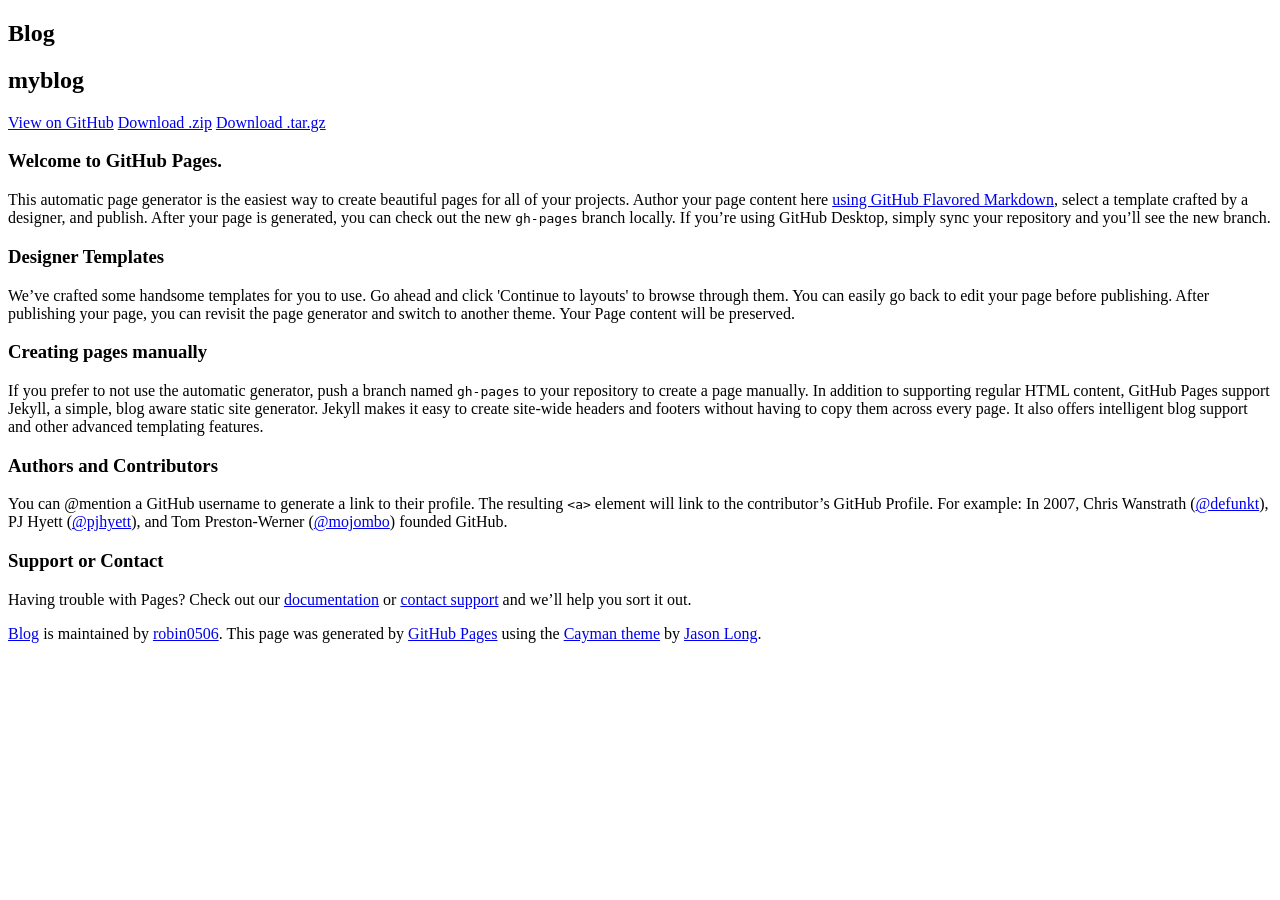
==== index.html @ 82776f73 "Create gh-pages branch via GitHub" ====
<!DOCTYPE html>
<html lang="en-us">
  <head>
    <meta charset="UTF-8">
    <title>Blog by robin0506</title>
    <meta name="viewport" content="width=device-width, initial-scale=1">
    <link rel="stylesheet" type="text/css" href="stylesheets/normalize.css" media="screen">
    <link href='https://fonts.googleapis.com/css?family=Open+Sans:400,700' rel='stylesheet' type='text/css'>
    <link rel="stylesheet" type="text/css" href="stylesheets/stylesheet.css" media="screen">
    <link rel="stylesheet" type="text/css" href="stylesheets/github-light.css" media="screen">
  </head>
  <body>
    <section class="page-header">
      <h1 class="project-name">Blog</h1>
      <h2 class="project-tagline">myblog</h2>
      <a href="https://github.com/robin0506/blog" class="btn">View on GitHub</a>
      <a href="https://github.com/robin0506/blog/zipball/master" class="btn">Download .zip</a>
      <a href="https://github.com/robin0506/blog/tarball/master" class="btn">Download .tar.gz</a>
    </section>

    <section class="main-content">
      <h3>
<a id="welcome-to-github-pages" class="anchor" href="#welcome-to-github-pages" aria-hidden="true"><span aria-hidden="true" class="octicon octicon-link"></span></a>Welcome to GitHub Pages.</h3>

<p>This automatic page generator is the easiest way to create beautiful pages for all of your projects. Author your page content here <a href="https://guides.github.com/features/mastering-markdown/">using GitHub Flavored Markdown</a>, select a template crafted by a designer, and publish. After your page is generated, you can check out the new <code>gh-pages</code> branch locally. If you’re using GitHub Desktop, simply sync your repository and you’ll see the new branch.</p>

<h3>
<a id="designer-templates" class="anchor" href="#designer-templates" aria-hidden="true"><span aria-hidden="true" class="octicon octicon-link"></span></a>Designer Templates</h3>

<p>We’ve crafted some handsome templates for you to use. Go ahead and click 'Continue to layouts' to browse through them. You can easily go back to edit your page before publishing. After publishing your page, you can revisit the page generator and switch to another theme. Your Page content will be preserved.</p>

<h3>
<a id="creating-pages-manually" class="anchor" href="#creating-pages-manually" aria-hidden="true"><span aria-hidden="true" class="octicon octicon-link"></span></a>Creating pages manually</h3>

<p>If you prefer to not use the automatic generator, push a branch named <code>gh-pages</code> to your repository to create a page manually. In addition to supporting regular HTML content, GitHub Pages support Jekyll, a simple, blog aware static site generator. Jekyll makes it easy to create site-wide headers and footers without having to copy them across every page. It also offers intelligent blog support and other advanced templating features.</p>

<h3>
<a id="authors-and-contributors" class="anchor" href="#authors-and-contributors" aria-hidden="true"><span aria-hidden="true" class="octicon octicon-link"></span></a>Authors and Contributors</h3>

<p>You can @mention a GitHub username to generate a link to their profile. The resulting <code>&lt;a&gt;</code> element will link to the contributor’s GitHub Profile. For example: In 2007, Chris Wanstrath (<a href="https://github.com/defunkt" class="user-mention">@defunkt</a>), PJ Hyett (<a href="https://github.com/pjhyett" class="user-mention">@pjhyett</a>), and Tom Preston-Werner (<a href="https://github.com/mojombo" class="user-mention">@mojombo</a>) founded GitHub.</p>

<h3>
<a id="support-or-contact" class="anchor" href="#support-or-contact" aria-hidden="true"><span aria-hidden="true" class="octicon octicon-link"></span></a>Support or Contact</h3>

<p>Having trouble with Pages? Check out our <a href="https://help.github.com/pages">documentation</a> or <a href="https://github.com/contact">contact support</a> and we’ll help you sort it out.</p>

      <footer class="site-footer">
        <span class="site-footer-owner"><a href="https://github.com/robin0506/blog">Blog</a> is maintained by <a href="https://github.com/robin0506">robin0506</a>.</span>

        <span class="site-footer-credits">This page was generated by <a href="https://pages.github.com">GitHub Pages</a> using the <a href="https://github.com/jasonlong/cayman-theme">Cayman theme</a> by <a href="https://twitter.com/jasonlong">Jason Long</a>.</span>
      </footer>

    </section>

  
  </body>
</html>
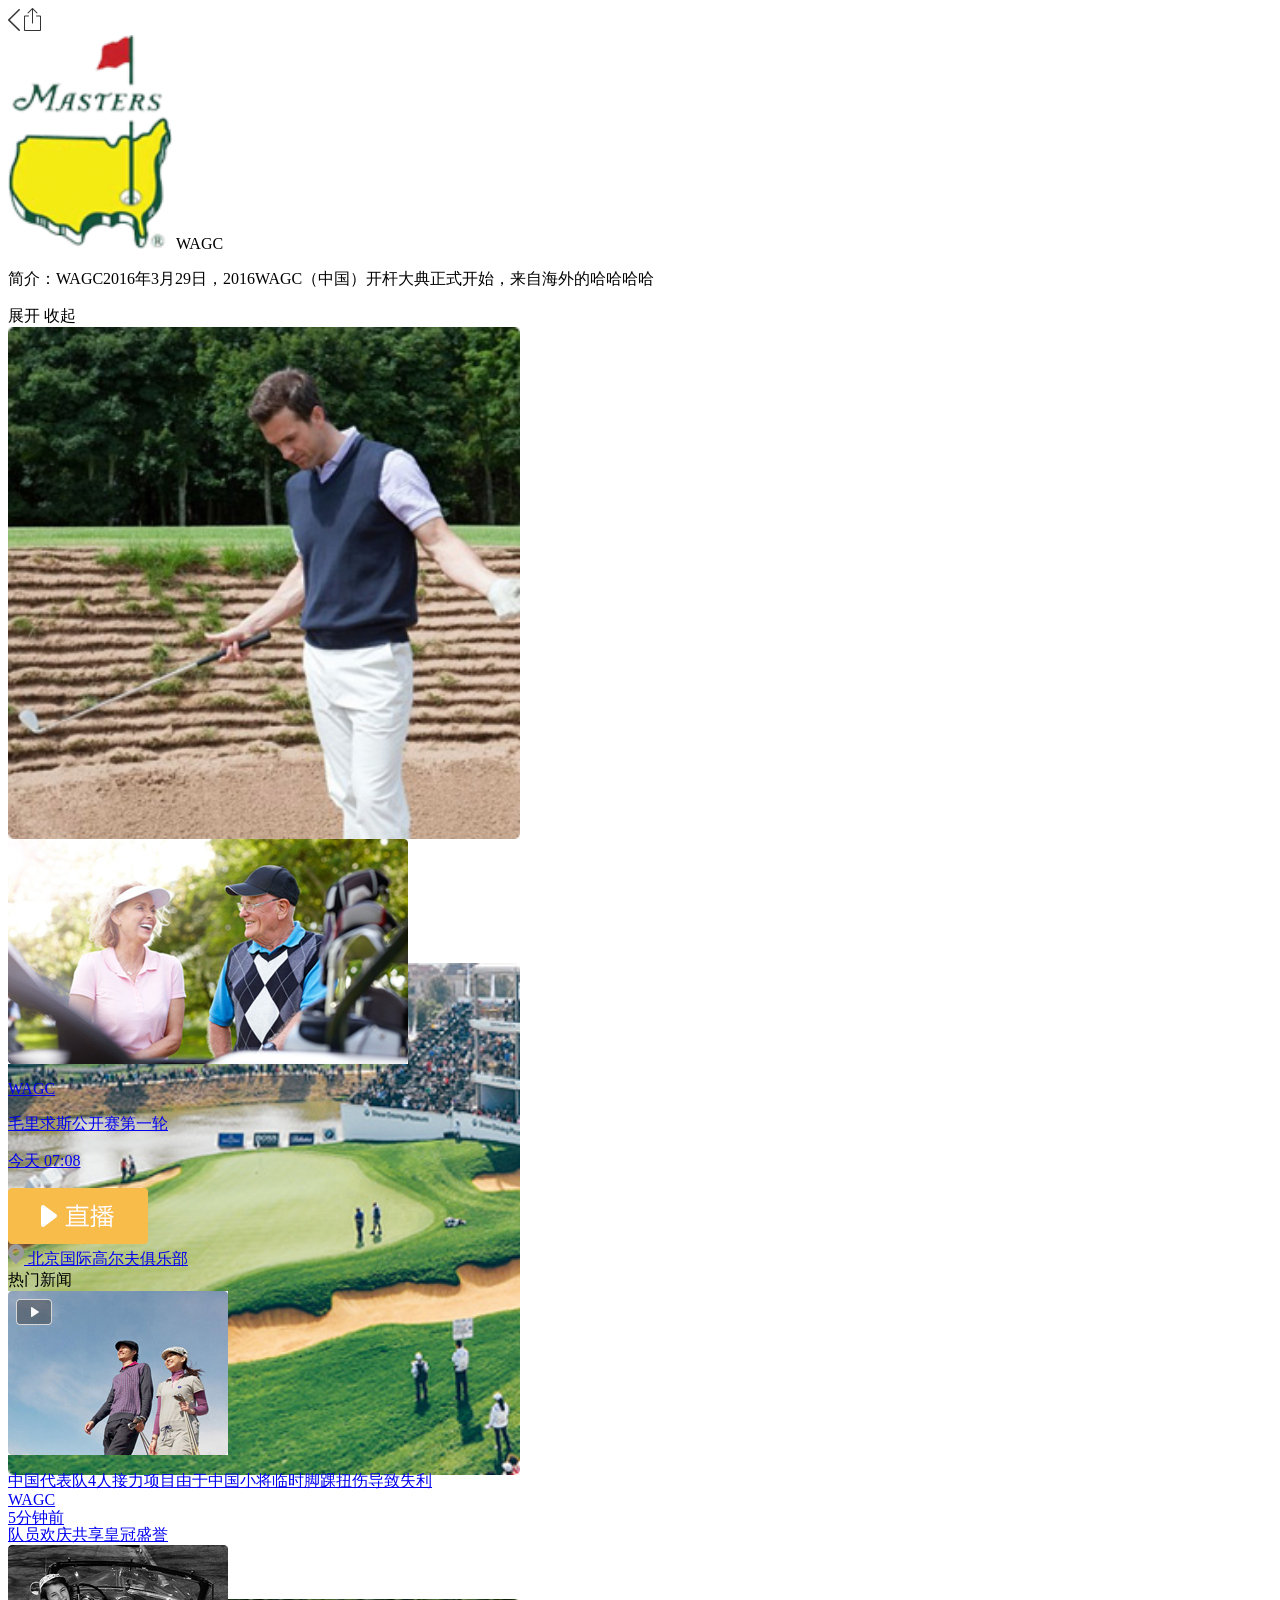
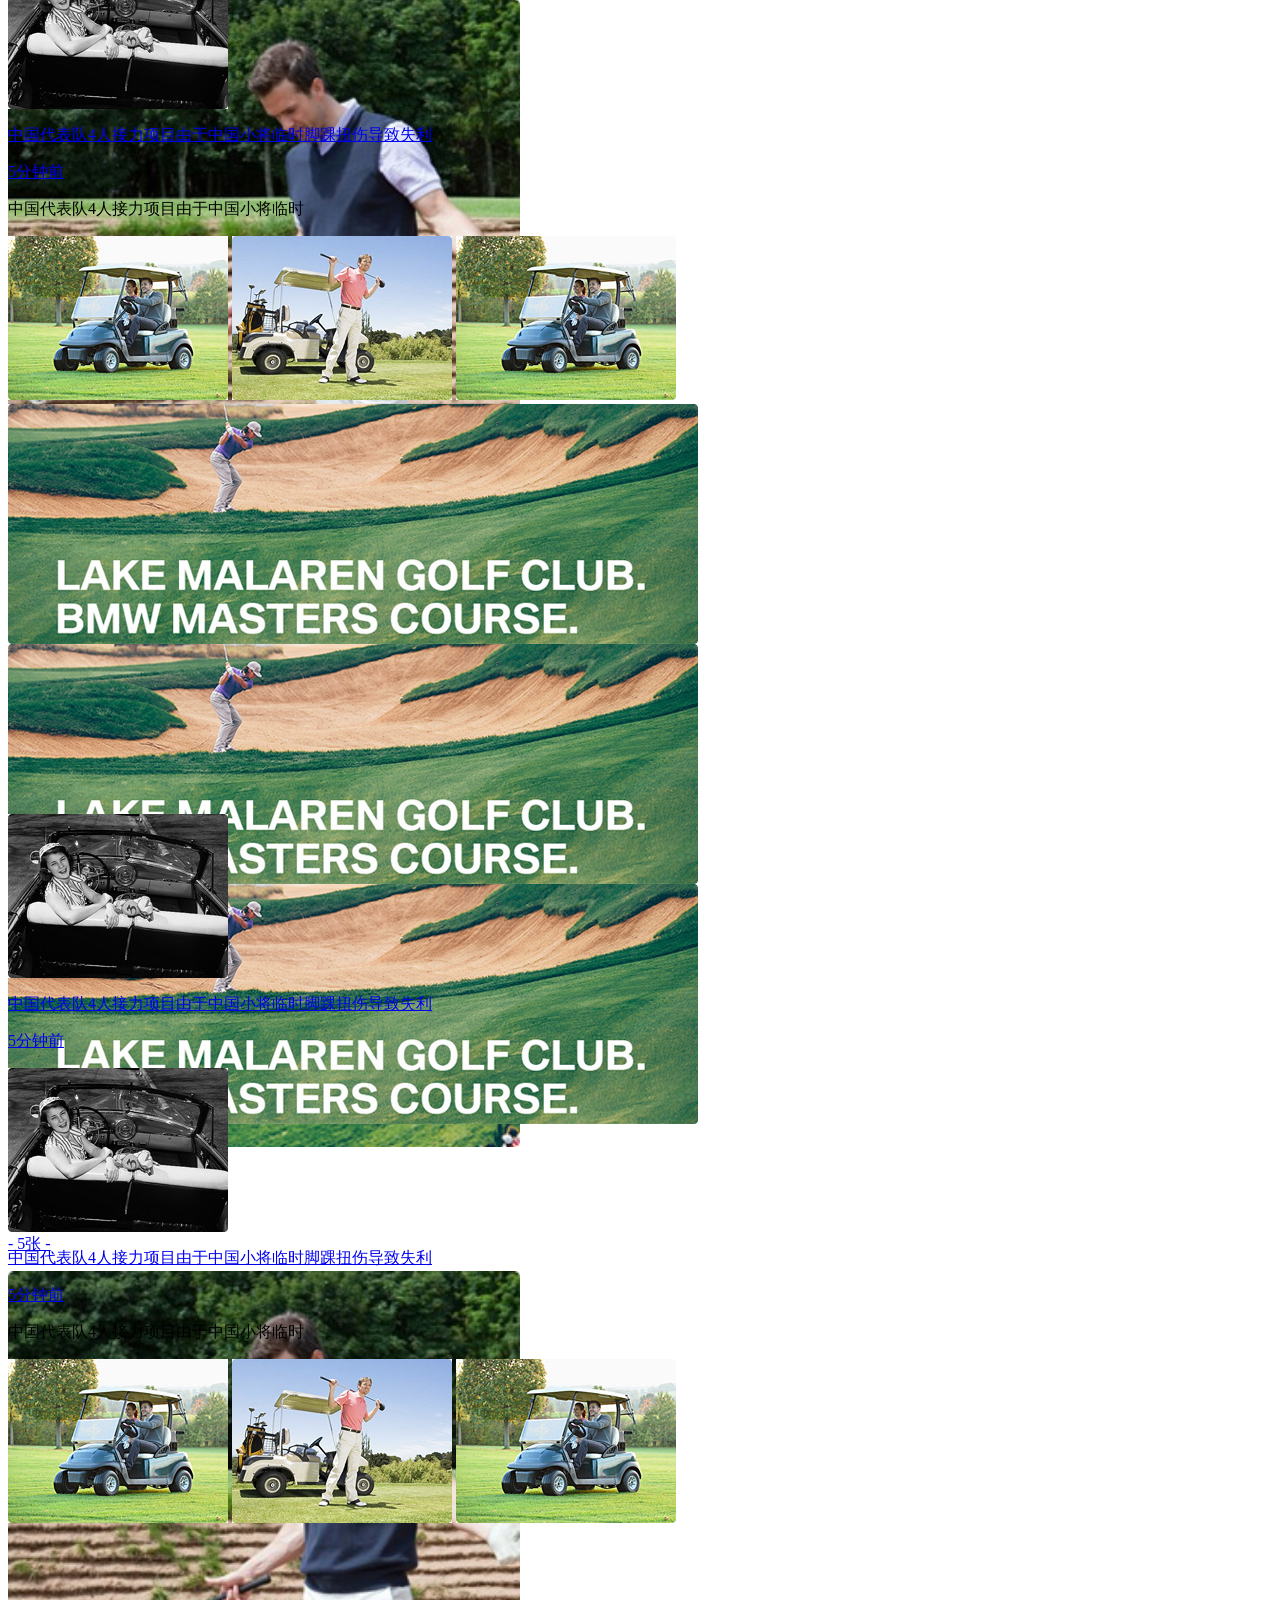
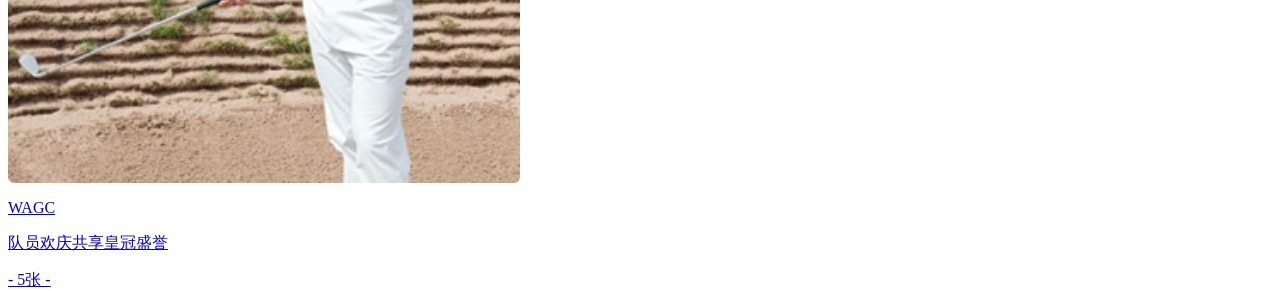
==== commit c1272626: "add an index" ====
--- a/index.html
+++ b/index.html
@@ -1,57 +1,317 @@
-<!DOCTYPE html>
-<html lang="en-us">
-  <head>
-    <meta charset="UTF-8">
-    <title>Blog by robin0506</title>
-    <meta name="viewport" content="width=device-width, initial-scale=1">
-    <link rel="stylesheet" type="text/css" href="stylesheets/normalize.css" media="screen">
-    <link href='https://fonts.googleapis.com/css?family=Open+Sans:400,700' rel='stylesheet' type='text/css'>
-    <link rel="stylesheet" type="text/css" href="stylesheets/stylesheet.css" media="screen">
-    <link rel="stylesheet" type="text/css" href="stylesheets/github-light.css" media="screen">
-  </head>
-  <body>
-    <section class="page-header">
-      <h1 class="project-name">Blog</h1>
-      <h2 class="project-tagline">myblog</h2>
-      <a href="https://github.com/robin0506/blog" class="btn">View on GitHub</a>
-      <a href="https://github.com/robin0506/blog/zipball/master" class="btn">Download .zip</a>
-      <a href="https://github.com/robin0506/blog/tarball/master" class="btn">Download .tar.gz</a>
-    </section>
-
-    <section class="main-content">
-      <h3>
-<a id="welcome-to-github-pages" class="anchor" href="#welcome-to-github-pages" aria-hidden="true"><span aria-hidden="true" class="octicon octicon-link"></span></a>Welcome to GitHub Pages.</h3>
-
-<p>This automatic page generator is the easiest way to create beautiful pages for all of your projects. Author your page content here <a href="https://guides.github.com/features/mastering-markdown/">using GitHub Flavored Markdown</a>, select a template crafted by a designer, and publish. After your page is generated, you can check out the new <code>gh-pages</code> branch locally. If you’re using GitHub Desktop, simply sync your repository and you’ll see the new branch.</p>
-
-<h3>
-<a id="designer-templates" class="anchor" href="#designer-templates" aria-hidden="true"><span aria-hidden="true" class="octicon octicon-link"></span></a>Designer Templates</h3>
-
-<p>We’ve crafted some handsome templates for you to use. Go ahead and click 'Continue to layouts' to browse through them. You can easily go back to edit your page before publishing. After publishing your page, you can revisit the page generator and switch to another theme. Your Page content will be preserved.</p>
-
-<h3>
-<a id="creating-pages-manually" class="anchor" href="#creating-pages-manually" aria-hidden="true"><span aria-hidden="true" class="octicon octicon-link"></span></a>Creating pages manually</h3>
-
-<p>If you prefer to not use the automatic generator, push a branch named <code>gh-pages</code> to your repository to create a page manually. In addition to supporting regular HTML content, GitHub Pages support Jekyll, a simple, blog aware static site generator. Jekyll makes it easy to create site-wide headers and footers without having to copy them across every page. It also offers intelligent blog support and other advanced templating features.</p>
-
-<h3>
-<a id="authors-and-contributors" class="anchor" href="#authors-and-contributors" aria-hidden="true"><span aria-hidden="true" class="octicon octicon-link"></span></a>Authors and Contributors</h3>
-
-<p>You can @mention a GitHub username to generate a link to their profile. The resulting <code>&lt;a&gt;</code> element will link to the contributor’s GitHub Profile. For example: In 2007, Chris Wanstrath (<a href="https://github.com/defunkt" class="user-mention">@defunkt</a>), PJ Hyett (<a href="https://github.com/pjhyett" class="user-mention">@pjhyett</a>), and Tom Preston-Werner (<a href="https://github.com/mojombo" class="user-mention">@mojombo</a>) founded GitHub.</p>
-
-<h3>
-<a id="support-or-contact" class="anchor" href="#support-or-contact" aria-hidden="true"><span aria-hidden="true" class="octicon octicon-link"></span></a>Support or Contact</h3>
-
-<p>Having trouble with Pages? Check out our <a href="https://help.github.com/pages">documentation</a> or <a href="https://github.com/contact">contact support</a> and we’ll help you sort it out.</p>
-
-      <footer class="site-footer">
-        <span class="site-footer-owner"><a href="https://github.com/robin0506/blog">Blog</a> is maintained by <a href="https://github.com/robin0506">robin0506</a>.</span>
-
-        <span class="site-footer-credits">This page was generated by <a href="https://pages.github.com">GitHub Pages</a> using the <a href="https://github.com/jasonlong/cayman-theme">Cayman theme</a> by <a href="https://twitter.com/jasonlong">Jason Long</a>.</span>
-      </footer>
-
-    </section>
-
-  
-  </body>
-</html>
+<html>
+<head>
+	
+	<meta charset="utf-8">
+	<meta name="viewport" content="width=device-width,initial-scale=1.0, maximum-scale=1.0, minimum-scale=1.0,user-scalable=no" />
+	<title>match</title>
+	<link rel="stylesheet" type="text/css" href="css/swiper.min.css">
+  <link rel="stylesheet" type="text/css" href="css/page.css">
+	<script src="js/zepto.min.js" type="text/javascript"></script>
+
+</head>
+<body>
+<div class="b1">
+  <div class="nav">
+  	<a class="back" href="#"><img src="image/icon_back.png" width=12 height=22></a>
+  	<a class="share" href="#"><img src="image/icon_share.png" width=17 height23 ></a>
+  </div>
+  <div class="mark">
+  	<img src="image/logo.png" width=13%>
+  	<span>WAGC</span>
+  </div>
+  <div class="intro clearfix" >
+  	<p>简介：WAGC2016年3月29日，2016WAGC（中国）开杆大典正式开始，来自海外的哈哈哈哈</p>
+  	<span class="out">展开</span>
+  	<span class="in">收起</span>
+  </div>
+  <script type="text/javascript">
+  (function($){
+    if($('.intro p').height() > 38){
+      $('.intro p').css('-webkit-line-clamp','2');
+      $('.intro .out').show();
+    }
+  }(Zepto))
+  </script>
+  <div class="focus swiper-container">
+    <div class="swiper-wrapper">      
+      <div class="swiper-slide">
+        <a href="#1">
+        	<img src="image/slide1.jpg" >
+          <div class="modal"> 
+          </div>
+          <div class="modalword">
+              <p class="l1">WAGC</p>
+              <p class="l2">队员欢庆共享皇冠盛誉</p>
+              <p class="l3">- 5张 -</p>
+          </div>
+        </a>
+      </div>   
+      <div class="swiper-slide">
+        <a href="#2">
+      	  <img src="image/slide2.jpg" >
+          <div class="modal">  
+          </div>
+          <div class="modalword">
+              <p class="l1">WAGC</p>
+              <p class="l2">队员欢庆共享皇冠盛誉</p>
+              <p class="l3">- 5张 -</p>
+            </div>
+        </a>
+      </div>
+      <div class="swiper-slide">
+        <a href="#3">
+      	<img src="image/slide1.jpg" >
+        <div class="modal">
+        </div>
+         <div class="modalword">
+            <p class="l1">WAGC</p>
+            <p class="l2">队员欢庆共享皇冠盛誉</p>
+            <p class="l3">- 5张 -</p>
+          </div>
+          </a>
+      </div>
+      <div class="swiper-slide">
+        <a href="#4">
+      	<img src="image/slide2.jpg" >
+        <div class="modal">
+          </div>
+            <div class="modalword">
+              <p class="l1">WAGC</p>
+              <p class="l2">队员欢庆共享皇冠盛誉</p>
+              <p class="l3">- 5张 -</p>
+            </div>
+          </a>
+      </div>
+      <div class="swiper-slide">
+        <a href="#5">
+      	<img src="image/slide1.jpg" >
+        <div class="modal">
+          </div>
+            <div class="modalword">
+              <p class="l1">WAGC</p>
+              <p class="l2">队员欢庆共享皇冠盛誉</p>
+              <p class="l3">- 5张 -</p>
+            </div>
+          </a>
+      </div>
+    </div>
+  </div>
+  <script type="text/javascript">
+  /*
+  *  根据不同屏幕宽度动态调整swiper组件的宽度和高度
+  */
+    (function($){
+      var width = document.body.clientWidth;
+      var setValue = Math.round(150/375*width);
+      $('.focus').css('height',setValue+'px');
+      $('.focus .swiper-slide').css('width',setValue+'px');
+      $('.focus .swiper-slide img').css('width',setValue+'px');
+    }(Zepto))
+  </script>
+
+</div>
+<div class="b2">
+  <a class href="#">
+<div class="b2in">
+  <div class="online">
+    <img class="mainpic" src="image/online.jpg" >
+    <div class="onlineword">
+      <p class="title">WAGC </p>
+      <p class="subtitle wordEllipsis2">毛里求斯公开赛第一轮</p>
+      <p class="time">今天 07:08</p>
+      <img class="enter" src="image/button.png">
+    </div>
+  </div>
+  <div class="location">
+    <img src="image/location.png">
+    <span>北京国际高尔夫俱乐部</span>
+  </div>
+</div>
+</a>
+</div>
+
+<div class="b3">
+  <div class="title">
+    热门新闻
+  </div>   
+  <div class="content">
+    <a href="#" class="a_click">
+      <div class="outer">
+      <div class="inner border-1px-up">
+        <div class="news">
+        <img class="mainpic" src="image/news1.jpg">
+        <div class="word">
+          <div class="pack">
+            <p class="title1 wordEllipsis2">中国代表队4人接力项目由于中国小将临时脚踝扭伤导致失利</p>
+            <p class="time">5分钟前</p>
+          </div>
+        </div>
+      </div>
+      </div>
+      </div>
+    </a>
+
+    <a href="#" class="a_click">
+      <div class="outer">
+      <div class="inner border-1px-up border-1px-down">
+        <div class="news">
+        <img class="mainpic" src="image/news2.jpg">
+        <div class="word">
+          <div class="pack">
+            <p class="title1 wordEllipsis2">中国代表队4人接力项目由于中国小将临时脚踝扭伤导致失利</p>
+            <p class="time">5分钟前</p>
+          </div>
+        </div>
+      </div>
+      </div>
+      </div>
+    </a>
+    <p class="subtitle wordEllipsis1">中国代表队4人接力项目由于中国小将临时</p>
+    <div class="piclist">
+      <img class="pic" src="image/news5.jpg">
+      <img class="pic" src="image/news4.jpg">
+      <img class="pic" src="image/news5.jpg">
+    </div>
+    <div class="slideout">
+     <div class="slide swiper-container">
+      <div class="swiper-wrapper">
+        <div class="swiper-slide">
+          <a href="#" class="a_click">
+          <img src="image/slide.jpg">
+          </a>
+        </div>
+        <div class="swiper-slide">
+          <a href="#" class="a_click">
+          <img src="image/slide.jpg">
+          </a>
+        </div>
+        <div class="swiper-slide">
+          <a href="#" class="a_click">
+          <img src="image/slide.jpg">
+          </a>
+        </div>
+      </div>
+      <div class="swiper-pagination"></div>
+    </div>
+   </div>
+    <script type="text/javascript">
+      (function($){
+        var width = document.body.clientWidth;
+        var setValue = Math.round(120/375*width);
+        $('.slide').css('height',setValue+'px');
+      }(Zepto))
+    </script>
+
+    <a href="#" class="a_click">
+      <div class="outer">
+      <div class="inner  border-1px-down">
+        <div class="news">
+        <img class="mainpic" src="image/news2.jpg">
+        <div class="word">
+          <div class="pack">
+            <p class="title1 wordEllipsis2">中国代表队4人接力项目由于中国小将临时脚踝扭伤导致失利</p>
+            <p class="time">5分钟前</p>
+          </div>
+        </div>
+      </div>
+      </div>
+      </div>
+    </a>
+
+    <a href="#" class="a_click">
+      <div class="outer">
+      <div class="inner  border-1px-down">
+        <div class="news">
+        <img class="mainpic" src="image/news2.jpg">
+        <div class="word">
+          <div class="pack">
+            <p class="title1 wordEllipsis2">中国代表队4人接力项目由于中国小将临时脚踝扭伤导致失利</p>
+            <p class="time">5分钟前</p>
+          </div>
+        </div>
+      </div>
+      </div>
+      </div>
+    </a>
+    <p class="subtitle wordEllipsis1">中国代表队4人接力项目由于中国小将临时</p>
+    <div class="piclist">
+      <img class="pic" src="image/news5.jpg">
+      <img class="pic" src="image/news4.jpg">
+      <img class="pic" src="image/news5.jpg">
+    </div>
+  </div>
+</div>
+
+
+<script src="js/swiper.min.js" type="text/javascript"></script>
+<script src="js/touch.js" type="text/javascript"></script>
+<script type="text/javascript">
+  $(document).ready(function(){
+     $('.intro span').tap(function(e){	
+     	if(e.target.className == "out"){        
+     		$('.intro p').css('-webkit-line-clamp','100').css('text-align','justify');
+     		$('.intro .out').hide();
+     		$('.intro .in').show();
+     	}else if(e.target.className="in"){
+     		$('.intro p').css('-webkit-line-clamp','2').css('text-align','');
+     		$('.intro .in').hide();
+     		$('.intro .out').show();
+     	}
+     });
+     $('.focus .swiper-slide').on('touchstart',function(){
+       $(this).find('.modal').hide();
+       $(this).find('.modalword').hide();
+    
+     })
+
+      $('.focus .swiper-slide').on('touchend',function(){
+        $(this).find('.modal').show();
+        $(this).find('.modalword').show();
+     })
+
+      $('.back').on('touchstart',function(){
+        $(this).find('img').attr('src',"image/icon_back_s.png");
+      });
+      $('.back').on('touchend',function(){
+        $(this).find('img').attr('src',"image/icon_back.png");
+      });
+
+      $('.share').on('touchstart',function(){
+        $(this).find('img').attr('src',"image/icon_share_s.png");
+      });
+      $('.share').on('touchend',function(){
+        $(this).find('img').attr('src',"image/icon_share.png");
+      });
+
+     var swiper = new Swiper('.focus',{
+     	slidesPerView:'auto',
+      spaceBetween: 7
+     })
+     var swiper1 = new Swiper('.slide',{
+      slidesPerView:'auto',
+      pagination: '.swiper-pagination',
+      spaceBetween: 10
+     })
+  })
+</script>
+ 
+ <div style="display:none;">
+  <script type="text/javascript">
+      var images= new Array();
+      function preload(){
+        for(i=0; i<preload.arguments.length;i++){
+          images[i] = new Image();
+          images[i].src = preload.arguments[i];
+        }
+      }
+      preload(
+        "image/icon_back_s.png",
+        "image/icon_share_s.png"
+        )
+  </script>
+ </div> 
+
+
+
+</body>
+</html>
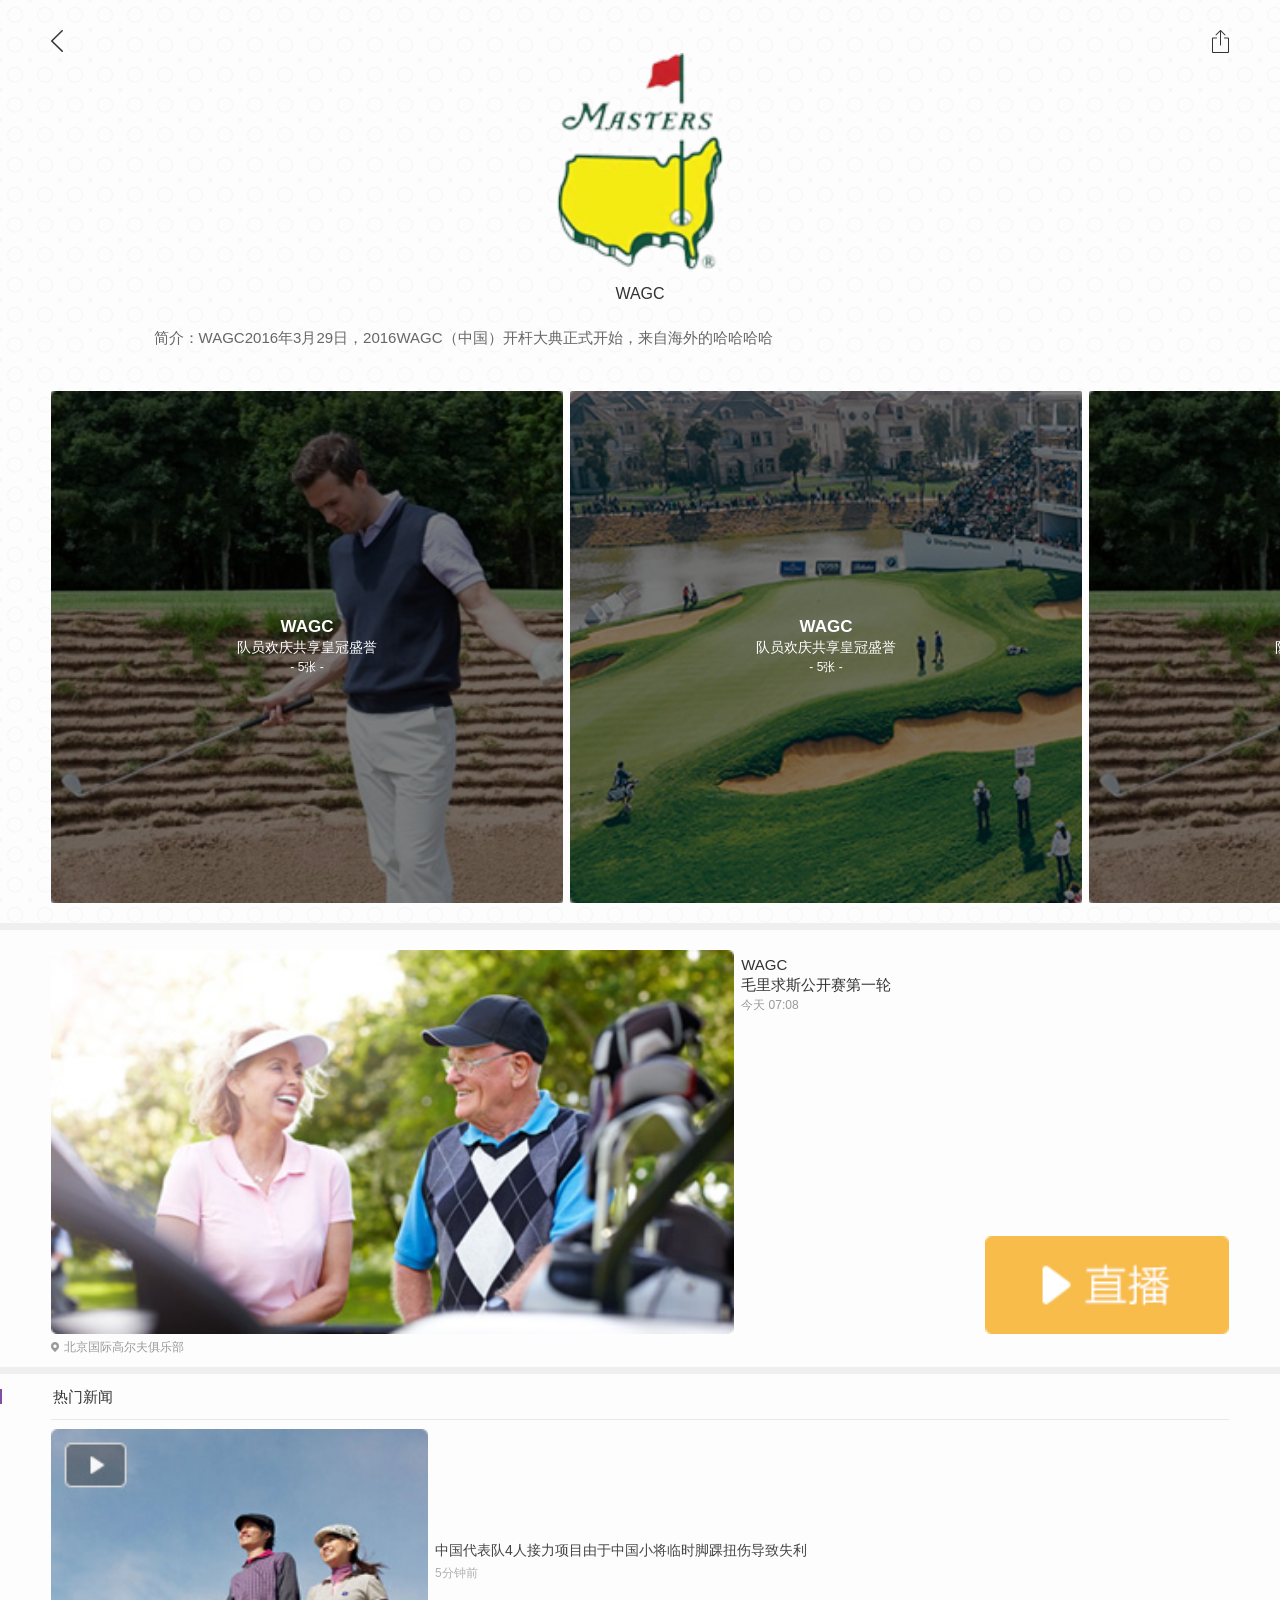
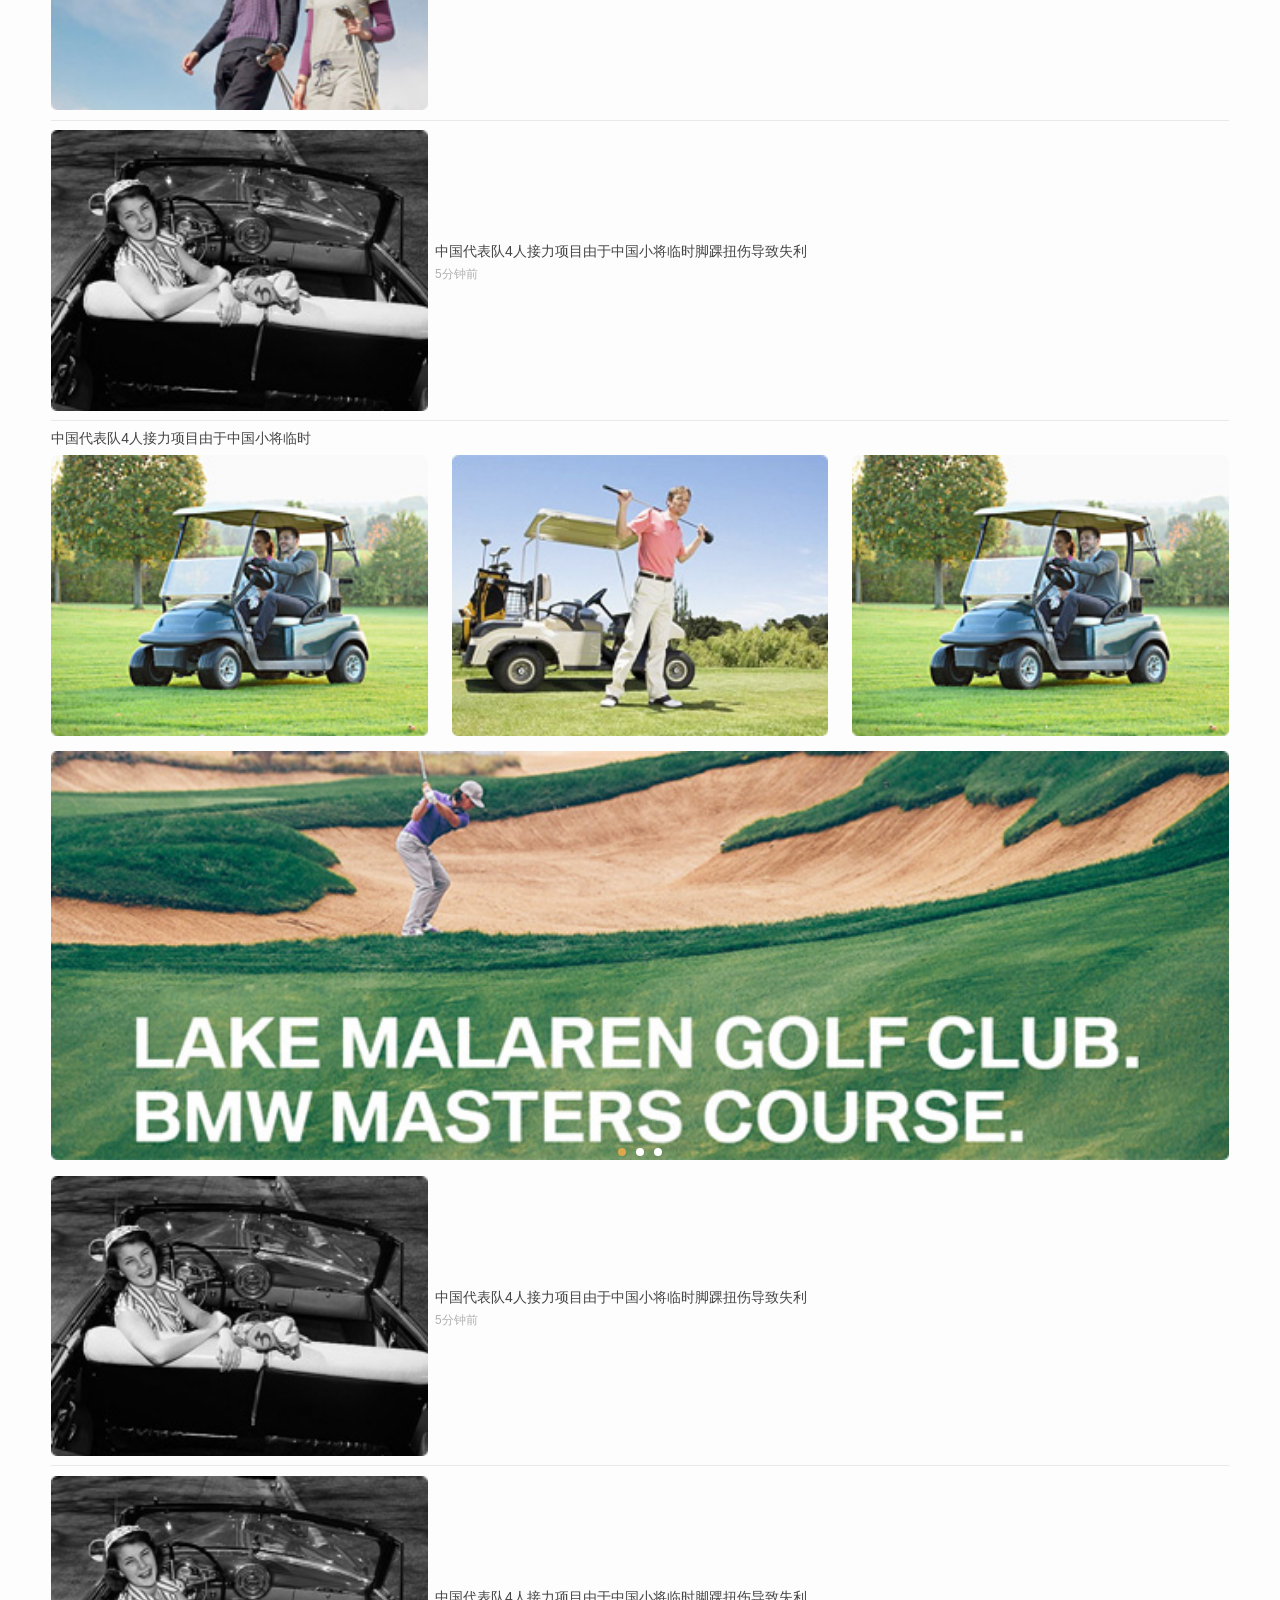
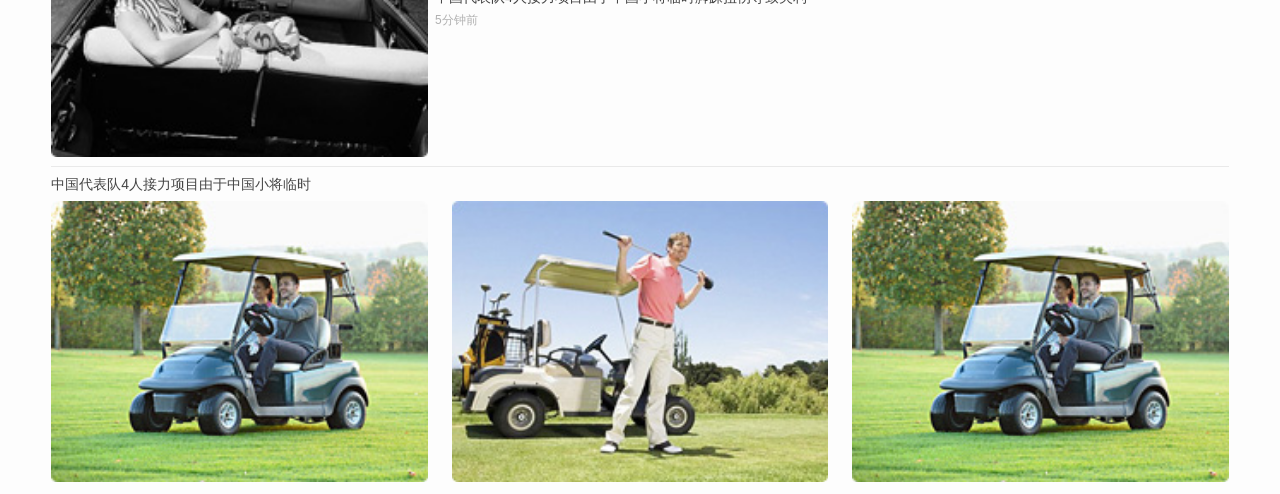
==== commit a11fe15c: "update" ====
--- a/index.html
+++ b/index.html
@@ -12,8 +12,8 @@
 <body>
 <div class="b1">
   <div class="nav">
-  	<a class="back" href="#"><img src="image/icon_back.png" width=12 height=22></a>
-  	<a class="share" href="#"><img src="image/icon_share.png" width=17 height23 ></a>
+  	<a class="back" href="#" data-highlight=false><img src="image/icon_back.png" width=12 height=22></a>
+  	<a class="share" href="#" data-highlight=false><img src="image/icon_share.png" width=17 height23 ></a>
   </div>
   <div class="mark">
   	<img src="image/logo.png" width=13%>
@@ -110,7 +110,8 @@
   </script>
 
 </div>
-<div class="b2">
+<div class="b2 js_tap">
+  <div class="tapModal"></div>
   <a class href="#">
 <div class="b2in">
   <div class="online">
@@ -136,59 +137,82 @@
   </div>   
   <div class="content">
     <a href="#" class="a_click">
-      <div class="outer">
-      <div class="inner border-1px-up">
-        <div class="news">
-        <img class="mainpic" src="image/news1.jpg">
-        <div class="word">
-          <div class="pack">
-            <p class="title1 wordEllipsis2">中国代表队4人接力项目由于中国小将临时脚踝扭伤导致失利</p>
-            <p class="time">5分钟前</p>
-          </div>
-        </div>
-      </div>
-      </div>
+      <div class="outer js_tap" data-highlight=false>
+        <div class="tapModal"></div>
+        <div class="inner border-1px-up">
+          <div class="news">
+          <img class="mainpic" src="image/news1.jpg">
+          <div class="word">
+            <div class="pack">
+              <p class="title1 wordEllipsis2">中国代表队4人接力项目由于中国小将临时脚踝扭伤导致失利</p>
+              <p class="time">5分钟前</p>
+            </div>
+          </div>
+        </div>
+        </div>
       </div>
     </a>
 
     <a href="#" class="a_click">
-      <div class="outer">
-      <div class="inner border-1px-up border-1px-down">
-        <div class="news">
-        <img class="mainpic" src="image/news2.jpg">
-        <div class="word">
-          <div class="pack">
-            <p class="title1 wordEllipsis2">中国代表队4人接力项目由于中国小将临时脚踝扭伤导致失利</p>
-            <p class="time">5分钟前</p>
-          </div>
-        </div>
-      </div>
-      </div>
+      <div class="outer js_tap" data-highlight=false>
+        <div class="tapModal"></div>
+        <div class="inner border-1px-up border-1px-down">
+          <div class="news">
+          <img class="mainpic" src="image/news2.jpg">
+          <div class="word">
+            <div class="pack">
+              <p class="title1 wordEllipsis2">中国代表队4人接力项目由于中国小将临时脚踝扭伤导致失利</p>
+              <p class="time">5分钟前</p>
+            </div>
+          </div>
+        </div>
+        </div>
       </div>
     </a>
     <p class="subtitle wordEllipsis1">中国代表队4人接力项目由于中国小将临时</p>
     <div class="piclist">
-      <img class="pic" src="image/news5.jpg">
-      <img class="pic" src="image/news4.jpg">
-      <img class="pic" src="image/news5.jpg">
+      <div class="picout js_tap" data-highlight=false>
+         <div class="tapModal"></div>
+         <a href="#">
+           <img class="pic" src="image/news5.jpg">
+         </a>
+      </div>
+      <div class="picout js_tap" data-highlight=false>
+        <div class="tapModal"></div>
+        <a href="#">
+          <img class="pic" src="image/news4.jpg">
+        </a>
+      </div>
+      <div class="picout js_tap" data-highlight=false>
+        <div class="tapModal"></div>
+        <a href="#">
+           <img class="pic" src="image/news5.jpg">
+        </a>  
+      </div>
     </div>
     <div class="slideout">
      <div class="slide swiper-container">
       <div class="swiper-wrapper">
-        <div class="swiper-slide">
+        <div class="swiper-slide js_tap">
           <a href="#" class="a_click">
-          <img src="image/slide.jpg">
-          </a>
-        </div>
-        <div class="swiper-slide">
+            <img src="image/slide.jpg">
+            <div class="tapModal"></div>
+          </a>
+          
+        </div>
+        <div class="swiper-slide js_tap">
           <a href="#" class="a_click">
-          <img src="image/slide.jpg">
-          </a>
-        </div>
-        <div class="swiper-slide">
+            <img src="image/slide.jpg">
+            <div class="tapModal"></div>
+          </a>
+         
+        </div>
+        <div class="swiper-slide js_tap">    
           <a href="#" class="a_click">
-          <img src="image/slide.jpg">
-          </a>
+            <img src="image/slide.jpg">
+            <div class="tapModal"></div>
+          </a>
+         
         </div>
       </div>
       <div class="swiper-pagination"></div>
@@ -203,7 +227,25 @@
     </script>
 
     <a href="#" class="a_click">
-      <div class="outer">
+      <div class="outer js_tap" data-highlight=false>
+        <div class="tapModal"></div>
+        <div class="inner  border-1px-down">
+          <div class="news">
+          <img class="mainpic" src="image/news2.jpg">
+          <div class="word">
+            <div class="pack">
+              <p class="title1 wordEllipsis2">中国代表队4人接力项目由于中国小将临时脚踝扭伤导致失利</p>
+              <p class="time">5分钟前</p>
+            </div>
+          </div>
+        </div>
+        </div>
+      </div>
+    </a>
+
+    <a href="#" class="a_click">
+      <div class="outer js_tap" data-highlight=false>
+      <div class="tapModal"></div>
       <div class="inner  border-1px-down">
         <div class="news">
         <img class="mainpic" src="image/news2.jpg">
@@ -217,27 +259,26 @@
       </div>
       </div>
     </a>
-
-    <a href="#" class="a_click">
-      <div class="outer">
-      <div class="inner  border-1px-down">
-        <div class="news">
-        <img class="mainpic" src="image/news2.jpg">
-        <div class="word">
-          <div class="pack">
-            <p class="title1 wordEllipsis2">中国代表队4人接力项目由于中国小将临时脚踝扭伤导致失利</p>
-            <p class="time">5分钟前</p>
-          </div>
-        </div>
-      </div>
-      </div>
-      </div>
-    </a>
     <p class="subtitle wordEllipsis1">中国代表队4人接力项目由于中国小将临时</p>
-    <div class="piclist">
-      <img class="pic" src="image/news5.jpg">
-      <img class="pic" src="image/news4.jpg">
-      <img class="pic" src="image/news5.jpg">
+     <div class="piclist">
+      <div class="picout js_tap" data-highlight=false>
+         <div class="tapModal"></div>
+         <a href="#">
+           <img class="pic" src="image/news5.jpg">
+         </a>
+      </div>
+      <div class="picout js_tap" data-highlight=false>
+        <div class="tapModal"></div>
+        <a href="#">
+          <img class="pic" src="image/news4.jpg">
+        </a>
+      </div>
+      <div class="picout js_tap" data-highlight=false>
+        <div class="tapModal"></div>
+        <a href="#">
+           <img class="pic" src="image/news5.jpg">
+        </a>  
+      </div>
     </div>
   </div>
 </div>
@@ -247,52 +288,145 @@
 <script src="js/touch.js" type="text/javascript"></script>
 <script type="text/javascript">
   $(document).ready(function(){
-     $('.intro span').tap(function(e){	
-     	if(e.target.className == "out"){        
-     		$('.intro p').css('-webkit-line-clamp','100').css('text-align','justify');
-     		$('.intro .out').hide();
-     		$('.intro .in').show();
-     	}else if(e.target.className="in"){
-     		$('.intro p').css('-webkit-line-clamp','2').css('text-align','');
-     		$('.intro .in').hide();
-     		$('.intro .out').show();
-     	}
-     });
-     $('.focus .swiper-slide').on('touchstart',function(){
-       $(this).find('.modal').hide();
-       $(this).find('.modalword').hide();
-    
+    var $tap = document.querySelectorAll('.js_tap');
+    var tapTimer;
+    var in_out_init = function(){
+        $('.intro span').tap(function(e){ 
+        if(e.target.className == "out"){        
+          $('.intro p').css('-webkit-line-clamp','100').css('text-align','justify');
+          $('.intro .out').hide();
+          $('.intro .in').show();
+        }else if(e.target.className="in"){
+          $('.intro p').css('-webkit-line-clamp','2').css('text-align','');
+          $('.intro .in').hide();
+          $('.intro .out').show();
+        }
+       });
+    };  //end in_out_init
+
+    var event_init = function(){
+
+      $('.focus .swiper-slide').on('touchstart',function(){
+        $(this).data('highlight',true);
+        var _this = $(this);
+        tapTimer = setTimeout(function(){
+          _this.find('.modal').hide();
+          _this.find('.modalword').hide(); 
+        },100) 
+       
      })
+      $('.focus .swiper-slide').on('touchmove',function(){
+        if($(this).data('highlight')){
+          clearTimeout(tapTimer);
+          $(this).data('highlight',false);
+          $(this).find('.modal').show();
+          $(this).find('.modalword').show();
+        }
+     })
 
       $('.focus .swiper-slide').on('touchend',function(){
-        $(this).find('.modal').show();
-        $(this).find('.modalword').show();
+        if($(this).data('highlight')){
+          clearTimeout(tapTimer);
+          $(this).data('highlight',false);
+          $(this).find('.modal').show();
+          $(this).find('.modalword').show();
+        }
      })
 
+      //页顶icon点击态
       $('.back').on('touchstart',function(){
-        $(this).find('img').attr('src',"image/icon_back_s.png");
+        $(this).data('highlight',true).find('img').attr('src',"image/icon_back_s.png");
+      });
+      $('.back').on('touchmove',function(){
+        if($(this).data('highlight')){
+         // console.log('hide back')
+          $(this).data('highlight',false).find('img').attr('src',"image/icon_back.png");
+        }      
       });
       $('.back').on('touchend',function(){
-        $(this).find('img').attr('src',"image/icon_back.png");
+        if($(this).data('highlight')){
+          $(this).data('highlight',false).find('img').attr('src',"image/icon_back.png");
+        }
+
       });
 
       $('.share').on('touchstart',function(){
-        $(this).find('img').attr('src',"image/icon_share_s.png");
-      });
+        $(this).data('highlight',true).find('img').attr('src',"image/icon_share_s.png");
+      });
+      $('.share').on('touchmove',function(){
+        if($(this).data('highlight')){
+          $(this).data('highlight',false).find('img').attr('src',"image/icon_share.png");
+        }
+      });
+
       $('.share').on('touchend',function(){
-        $(this).find('img').attr('src',"image/icon_share.png");
-      });
-
-     var swiper = new Swiper('.focus',{
-     	slidesPerView:'auto',
-      spaceBetween: 7
-     })
-     var swiper1 = new Swiper('.slide',{
-      slidesPerView:'auto',
-      pagination: '.swiper-pagination',
-      spaceBetween: 10
-     })
+        if($(this).data('highlight')){
+          $(this).data('highlight',false).find('img').attr('src',"image/icon_share.png");
+        }
+      });
+       //页顶icon点击态end
+
+    };  //end event_init
+
+    var swiper_init = function(){
+       var swiper = new Swiper('.focus',{
+        slidesPerView:'auto',
+        spaceBetween: 7
+       })
+       var swiper1 = new Swiper('.slide',{
+        slidesPerView:'auto',
+        pagination: '.swiper-pagination',
+        spaceBetween: 10
+       })
+    }//end swiper_init
+
+    var tap_status_init = function(){
+      var touchStartHandler = function(e){
+        console.log('touchstart');
+        $(this).data('highlight',true);
+        var _this = $(this);
+        tapTimer = setTimeout(function(){
+          _this.find('.tapModal').show();
+        },100)
+      };
+
+      var touchMoveHandler = function(e){
+        
+        if($(this).data('highlight')){
+          console.log('touchmve removehighlight')
+          clearTimeout(tapTimer);
+          $(this).data('highlight',false).find('.tapModal').hide();
+        }
+      }
+      var touchEndHandler = function(e){
+        
+        if($(this).data('highlight')){
+          console.log('touchend removehighlight');
+          clearTimeout(tapTimer);
+          $(this).data('highlight',false).find('.tapModal').hide();
+        }
+      }
+      for(var i=0; i<$tap.length;i++){
+        $tap[i].addEventListener('touchstart',touchStartHandler);
+        $tap[i].addEventListener('touchmove',touchMoveHandler);
+        $tap[i].addEventListener('touchend',touchEndHandler);
+      }
+      
+    }
+
+    var main = function(){
+      in_out_init();
+      event_init();
+      swiper_init();
+      tap_status_init();
+    }
+
+    main();
+
   })
+
+
+
 </script>
  
  <div style="display:none;">
--- a/css/page.css
+++ b/css/page.css
@@ -0,0 +1,113 @@
+/*reset*/
+
+body,div,ol,ul,h1,h2,h3,h4,h5,h6,p,th,td,dl,dd,form,iframe,input,textarea,select,label,article,aside,footer,header,menu,nav,section,time,audio,video {margin:0; padding:0;}
+article,aside,footer,header,hgroup,nav,section,audio,canvas,video {display:block;}
+body {font-size:100; font-family: Helvetica,STHeiti,Droid Sans Fallback; -webkit-text-size-adjust:100%; -ms-text-size-adjust:100%; -webkit-tap-highlight-coloar:rgba(0,0,0,0); color:#000; font-size: 17px; }
+textarea {resize:none;}
+iframe,img {border:0;}
+ul,ol {list-style:none;}
+input,select,textarea{outline:0;-webkit-user-modify:read-write-plaintext-only;}
+input{-webkit-appearance:none;}
+a{text-decoration:none; color:#000; -webkit-tap-highlight-color: rgba(0, 0, 0, 0); -webkit-touch-callout:none;}
+h1,h2,h3,h4 {font-weight: 100;}
+img{display: block;}
+.clearfix:after{ content:"\200B"; display: block; height: 0; clear:both;}
+.clearfix {zoom:1;}
+
+body{background-color: #efefef;}
+/*.a_click{-webkit-tap-highlight-color: rgba(40, 40, 40, .1); }*/
+.swiper-pagination-bullet{background-color: #fff;opacity: 1;  }
+.swiper-pagination-bullet-active{background-color: #dda84b;}
+.swiper-container-horizontal>.swiper-pagination-bullets,.swiper-pagination-custom,.swiper-pagination-fraction {bottom: 5px;}
+
+
+.h10{height: 10px; width: 100%;}
+.wordEllipsis2{display: -webkit-box; overflow: hidden; text-overflow:ellipsis; word-break:break-all; -webkit-box-orient:vertical; -webkit-line-clamp:2;}
+.wordEllipsis1{overflow: hidden; text-overflow:ellipsis; white-space: nowrap;}
+
+.border-1px-up{position: relative;}
+.border-1px-up:before{position: absolute;border-top: 1px solid #e9e9e9; content:' '; display: block; width: 100%;left: 0 } 
+.border-1px-up:before{top:0;}
+
+@media (-webkit-min-device-pixel-ratio:1.5),(min-device-pixel-ratio:1.5){
+  .border-1px-up:before{  	-webkit-transform:scaleY(.7);  	-webkit-transform-origin:0 0;  	transform: scaleY(.7);  }
+  .border-1px-up:before{  	-webkit-transform-origin:left bottom;  }
+}
+@media (-webkit-min-device-pixel-ratio:2),(min-device-pixel-ratio:2){
+   .border-1px-up:before{  	-webkit-transform:scaleY(.5);  	transform: scaleY(.5);  }
+}
+@media (-webkit-min-device-pixel-ratio:3),(min-device-pixel-ratio:3){
+   .border-1px-up:before{  	-webkit-transform:scaleY(.3333);  	transform: scaleY(.3333);  }
+}
+
+.border-1px-down{position: relative;}
+.border-1px-down:after{position: absolute;border-bottom: 1px solid #e9e9e9; content:' '; display: block; width: 100%;left: 0 } 
+.border-1px-down:after{bottom:0;}
+
+@media (-webkit-min-device-pixel-ratio:1.5),(min-device-pixel-ratio:1.5){
+  .border-1px-down:after{  	-webkit-transform:scaleY(.7);  	-webkit-transform-origin:0 0;  	transform: scaleY(.7);  }
+  .border-1px-down:after{  	-webkit-transform-origin:left bottom;  }
+}
+@media (-webkit-min-device-pixel-ratio:2),(min-device-pixel-ratio:2){
+   .border-1px-down:after{  	-webkit-transform:scaleY(.5);  	transform: scaleY(.5);  }
+}
+@media (-webkit-min-device-pixel-ratio:3),(min-device-pixel-ratio:3){
+   .border-1px-down:after{  	-webkit-transform:scaleY(.3333);  	transform: scaleY(.3333);  }
+}
+
+.b1{padding-top:30px;padding-bottom: 20px; background-color: #fff;  background: url(../image/back.png) repeat ; background-size: 30px 30px; }
+.b1 .nav{ margin-left: 4%; margin-right: 4%; position: relative;  height: 23px;}
+.b1 .nav .back{position: absolute;left: 0; top: 0; padding:5px; margin-left:-5px; margin-top: -5px;}
+.b1 .nav .share{position: absolute;right: 0; top: 0; padding:5px; margin-right:-5px; margin-top: -5px;}
+.b1 .mark{display: block; text-align: center;}
+.mark img{display: inline-block; margin-bottom: 15px;}
+.mark span{display: block; margin-bottom: 25px; color: #333; font-size: 16px;}
+.intro {position: relative;word-break:break-all; }
+.intro p {margin-bottom: 5px; padding-left: 12%; width: 76%; float: left; font-size: 15px; line-height: 20px; color: #666; display: -webkit-box; overflow: hidden; text-overflow:ellipsis; -webkit-box-orient:vertical;}
+.intro span{float:right; margin-right: 12%; padding-top: 5px; margin-top:-5px; margin-bottom:-5px; padding-bottom: 5px; font-size: 14px; line-height: 20px; color: #f6bb54;}
+.intro .in{display: none; padding-left:22px; background: url(../image/up.png) 5px no-repeat;background-size: 10px;  }
+.intro .out{display: none;  padding-left:22px; background: url(../image/down.png) 5px no-repeat; background-size: 10px;}
+.focus {margin-left: 4%; margin-top: 38px; width: 96%; height: 150px;}
+.focus .swiper-slide{width: 150px;  /* display: -webkit-box; display:-ms-flexbox;display:-webkit-flex;display:flex; -webkit-box-pack:center; -ms-flex-pack:center; -webkit-justify-content:center; justify-content:center; -webkit-box-align:center; -ms-flex-align:center; -webkit-align-items:center; align-items:center;*/}
+.focus .swiper-slide img{border-radius: 2px;}
+.focus .modal{position: absolute;  top:0; bottom: 0;left: 0; right: 0; background: rgba(0,0,0,.5);border-radius: 2px;}
+.focus .modalword{position: absolute; text-align: center; color: rgba(255,255,255,1); height: 60px; bottom:0; top:0; left: 0; right: 0; margin: auto; overflow: hidden;white-space: nowrap; text-overflow:ellipsis; opacity: 1;} 
+.modalword .l1{font-size: 17px; font-weight: bold; line-height: 20px;}
+.modalword .l2{font-size: 14px; line-height: 20px;overflow: hidden;white-space: nowrap; text-overflow:ellipsis;}
+.modalword .l3{font-size: 12px; line-height: 20px;}
+
+.b2{margin-top: 7px;position: relative;}
+.b2in{ padding-bottom: 6px; padding-left: 4%; padding-right: 4%; background-color: #fdfdfd;padding-top: 20px;}
+.b2in .online{display:-webkit-box; display: -moz-box; display: -ms-flexbox; display: -webkit-flex; display: flex;align-items: flex-start;}
+.online .mainpic{width:58%; height: auto; border-radius: 2px;} 
+.online .onlineword{position: relative; flex:1; margin-left: 7px; align-self:stretch;}
+.onlineword .title{margin-top: 5px; font-size: 15px;line-height: 20px; color:#333;}
+.onlineword .subtitle{font-size: 15px;line-height: 20px; color:#333;}
+.onlineword .time{font-size: 12px;line-height: 20px; color: #999;}
+.onlineword .enter{position: absolute; bottom: 0; right: 0; width: 50%; }
+@media only screen and (max-width:320px){
+	.onlineword .enter{width: 40%;}
+}
+.b2in .location{font-size: 12px; color:#999; line-height: 27px;}
+.b2in .location img{float:left; margin-top:8px; margin-right: 5px; display: inline; width: 8px; height: 10px; }
+
+.b3{margin-top:7px; padding-top: 15px;background-color: #fdfdfd;}
+.b3 .title{margin-bottom: 15px; padding-left: 4%; padding-right: 4%; font-size:15px; color: #333; line-height: 15px; border-left:2px solid #824ea3; overflow: hidden;white-space: nowrap; text-overflow:ellipsis; }
+.b3 .content{  }
+.content .inner{margin-left: 4%; margin-right: 4%;padding-top: 10px;padding-bottom: 10px;}
+.content .outer{position: relative;}
+.tapModal{display: none; position: absolute;top:0;bottom: 0; right: 0; left: 0; z-index: 100; background-color: rgba(40,40,40,.1) }
+.b3 .news{ display:-webkit-box; display: -moz-box; display: -ms-flexbox; display: -webkit-flex; display: flex;align-items: flex-start;}
+.b3 .news .mainpic{width: 32%;border-radius: 2px;}
+.b3 .news .word{flex:1; margin-left:7px; align-self:stretch;position: relative;}
+.b3 .word .pack{position: absolute; top: 0; bottom: 0; margin: auto; height:59px; }
+.b3 .word .title1{font-size: 14px; color: #444; line-height: 20px;}
+.b3 .word .time{font-size: 12px; color: #b0b0b0; margin-top: 5px;}
+.b3 .subtitle{padding-left: 4%; padding-right: 4%; font-size: 14px;line-height: 34px; color: #444; overflow: hidden; white-space: nowrap;text-overflow:ellipsis;}
+.b3 .piclist{padding-left: 4%; padding-right:4%; padding-bottom:12px; display: -webkit-box; display: -moz-box; display: -ms-flexbox;display: -webkit-flex; display: flex; align-items:flex-start;justify-content:space-between;  }
+.b3 .piclist .picout{position: relative; width: 32%}
+.b3 .piclist .pic{ width: 100%;border-radius: 2px;}
+.b3 .slideout{padding-left: 4%; padding-right: 4%;}
+.b3 .slide{margin-bottom: 5px;margin-top: 3px;width: 100%; height:120px; }
+/*.b3 .slide .swiper-slide{margin-right: 3%;}*/
+.b3 .slide img{width: 100%;border-radius: 2px; }
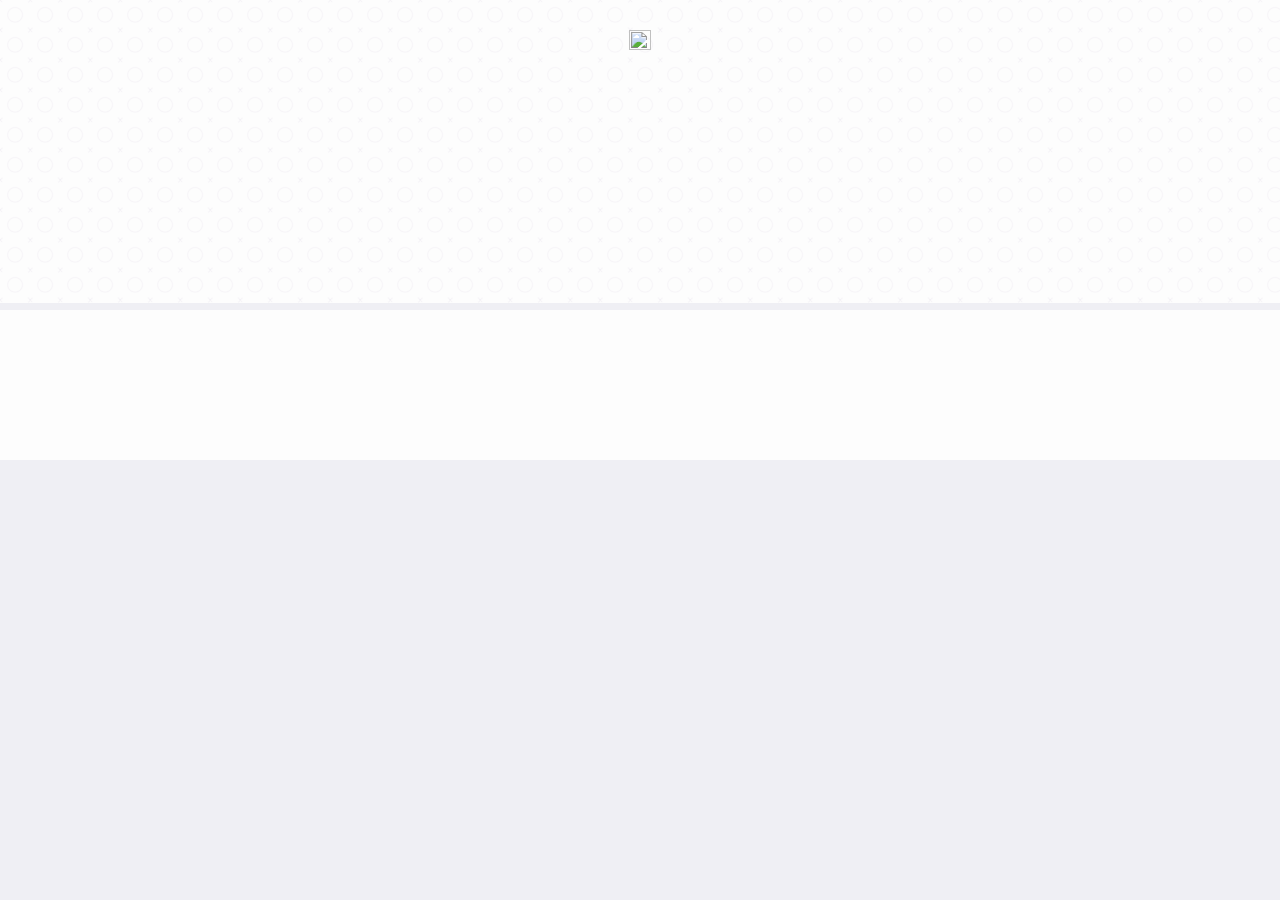
==== commit 18161da4: "xixi" ====
--- a/index.html
+++ b/index.html
@@ -1,451 +1,274 @@
 <html>
 <head>
-	
-	<meta charset="utf-8">
-	<meta name="viewport" content="width=device-width,initial-scale=1.0, maximum-scale=1.0, minimum-scale=1.0,user-scalable=no" />
-	<title>match</title>
-	<link rel="stylesheet" type="text/css" href="css/swiper.min.css">
+  <meta charset="utf-8">
+  <meta name="viewport" content="width=device-width,initial-scale=1.0, maximum-scale=1.0, minimum-scale=1.0,user-scalable=no" />
+  <title>match</title>
+  <link rel="stylesheet" type="text/css" href="css/mui.min.css">
+  <link rel="stylesheet" type="text/css" href="css/swiper.min.css">
   <link rel="stylesheet" type="text/css" href="css/page.css">
-	<script src="js/zepto.min.js" type="text/javascript"></script>
-
+  <script src="js/zepto.min.js" type="text/javascript"></script>
 </head>
 <body>
-<div class="b1">
-  <div class="nav">
-  	<a class="back" href="#" data-highlight=false><img src="image/icon_back.png" width=12 height=22></a>
-  	<a class="share" href="#" data-highlight=false><img src="image/icon_share.png" width=17 height23 ></a>
-  </div>
-  <div class="mark">
-  	<img src="image/logo.png" width=13%>
-  	<span>WAGC</span>
-  </div>
-  <div class="intro clearfix" >
-  	<p>简介：WAGC2016年3月29日，2016WAGC（中国）开杆大典正式开始，来自海外的哈哈哈哈</p>
-  	<span class="out">展开</span>
-  	<span class="in">收起</span>
-  </div>
-  <script type="text/javascript">
-  (function($){
-    if($('.intro p').height() > 38){
-      $('.intro p').css('-webkit-line-clamp','2');
-      $('.intro .out').show();
-    }
-  }(Zepto))
-  </script>
-  <div class="focus swiper-container">
-    <div class="swiper-wrapper">      
-      <div class="swiper-slide">
-        <a href="#1">
-        	<img src="image/slide1.jpg" >
-          <div class="modal"> 
-          </div>
-          <div class="modalword">
-              <p class="l1">WAGC</p>
-              <p class="l2">队员欢庆共享皇冠盛誉</p>
-              <p class="l3">- 5张 -</p>
-          </div>
-        </a>
-      </div>   
-      <div class="swiper-slide">
-        <a href="#2">
-      	  <img src="image/slide2.jpg" >
-          <div class="modal">  
-          </div>
-          <div class="modalword">
-              <p class="l1">WAGC</p>
-              <p class="l2">队员欢庆共享皇冠盛誉</p>
-              <p class="l3">- 5张 -</p>
-            </div>
-        </a>
+
+<!-- <div id='loading'>
+    <image src="http://i2.letvimg.com/lc07_img/201602/24/18/07/loading_iphone@2x.png">
+</div> -->
+
+  <div id="pullrefresh" class="mui-content mui-scroll-wrapper">
+    <div class="mui-scroll">
+
+
+      <div class="b1">
+<!--         <div class="nav">
+          <a class="back" href="#" data-highlight=false>
+            <img src="image/icon_back.png" width=12 height=22></a>
+          <a class="share" href="#" data-highlight=false>
+            <img src="image/icon_share.png" width=17 height23></a>
+        </div> -->
+        <div class="mark">
+          <img src="" width=13%>
+          <span></span>
+        </div>
+        <div class="intro clearfix" >
+          <p><!-- 简介：WAGC2016年3月29日，2016WAGC（中国）开杆大典正式开始，来自海外的哈哈哈哈 --></p>
+          <span class="out">展开</span>
+          <span class="in">收起</span>
+        </div>
+        <div class="focus swiper-container">
+          <div class="swiper-wrapper">
+      <!--       <div class="swiper-slide">
+              <a href="#1">
+                <img src="image/slide1.jpg" >
+                <div class="modal"></div>
+                <div class="modalword">
+                  <p class="l1">WAGC</p>
+                  <p class="l2">队员欢庆共享皇冠盛誉</p>
+           
+                </div>
+              </a>
+            </div>
+            <div class="swiper-slide">
+              <a href="#2">
+                <img src="image/slide2.jpg" >
+                <div class="modal"></div>
+                <div class="modalword">
+                  <p class="l1">WAGC</p>
+                  <p class="l2">队员欢庆共享皇冠盛誉</p>
+                  
+                </div>
+              </a>
+            </div>
+            <div class="swiper-slide">
+              <a href="#3">
+                <img src="image/slide1.jpg" >
+                <div class="modal"></div>
+                <div class="modalword">
+                  <p class="l1">WAGC</p>
+                  <p class="l2">队员欢庆共享皇冠盛誉</p>
+                  
+                </div>
+              </a>
+            </div>
+            <div class="swiper-slide">
+              <a href="#4">
+                <img src="image/slide2.jpg" >
+                <div class="modal"></div>
+                <div class="modalword">
+                  <p class="l1">WAGC</p>
+                  <p class="l2">队员欢庆共享皇冠盛誉</p>
+                  <p class="l3">- 5张 -</p>
+                </div>
+              </a>
+            </div>
+            <div class="swiper-slide">
+              <a href="#5">
+                <img src="image/slide1.jpg" >
+                <div class="modal"></div>
+                <div class="modalword">
+                  <p class="l1">WAGC</p>
+                  <p class="l2">队员欢庆共享皇冠盛誉</p>
+                  <p class="l3">- 5张 -</p>
+                </div>
+              </a>
+            </div> -->
+          </div>
+        </div>
       </div>
-      <div class="swiper-slide">
-        <a href="#3">
-      	<img src="image/slide1.jpg" >
-        <div class="modal">
-        </div>
-         <div class="modalword">
-            <p class="l1">WAGC</p>
-            <p class="l2">队员欢庆共享皇冠盛誉</p>
-            <p class="l3">- 5张 -</p>
-          </div>
+      <div class="match">
+      <!--   <div class="b2 js_tap">
+          <div class="tapModal"></div>
+          <a class href="#">
+            <div class="b2in">
+              <div class="online">
+                <img class="mainpic" src="image/online1.jpg" >
+                <div class="onlineword">
+                  <p class="title wordEllipsis2">WAGC</p>
+                  <p class="time">今天 07:08</p>
+                  <img class="enter" src="image/button.png"></div>
+              </div>
+              <div class="location">
+                <img src="image/location.png">
+                <span>北京国际高尔夫俱乐部</span>
+              </div>
+            </div>
           </a>
+        </div>     -->         
       </div>
-      <div class="swiper-slide">
-        <a href="#4">
-      	<img src="image/slide2.jpg" >
-        <div class="modal">
-          </div>
-            <div class="modalword">
-              <p class="l1">WAGC</p>
-              <p class="l2">队员欢庆共享皇冠盛誉</p>
-              <p class="l3">- 5张 -</p>
-            </div>
-          </a>
-      </div>
-      <div class="swiper-slide">
-        <a href="#5">
-      	<img src="image/slide1.jpg" >
-        <div class="modal">
-          </div>
-            <div class="modalword">
-              <p class="l1">WAGC</p>
-              <p class="l2">队员欢庆共享皇冠盛誉</p>
-              <p class="l3">- 5张 -</p>
-            </div>
-          </a>
+      <div class="b3">
+        <div class="title"></div>
+        <!-- <ul class="content mui-table-view mui-table-view-chevron">
+        -->
+        <ul class="content">
+          <section class="upNews">
+         <!--  <li class="news1 outer js_tap" data-highlight=false>
+            <div class="tapModal"></div>
+            <a href="#" class="a_click">
+              <div class="inner border-1px-up">
+                <div class="news">
+                  <img class="mainpic" src="image/news1.jpg">
+                  <div class="word">
+                    <div class="pack">
+                      <p class="title1 wordEllipsis2">中国代表队4人接力项目由于中国小将临时脚踝扭伤导致失利</p>
+                      <p class="time">5分钟前</p>
+                    </div>
+                  </div>
+                </div>
+              </div>
+            </a>
+          </li>
+
+          <div class="news2 outer js_tap" data-highlight=false>
+            <div class="tapModal"></div>
+            <a href="#" class="a_click">
+              <div class="inner border-1px-up">
+                <div class="news">
+                  <img class="mainpic" src="image/news2.jpg">
+                  <div class="word">
+                    <div class="pack">
+                      <p class="title1 wordEllipsis2">中国代表队4人接力项目由于中国小将临时脚踝扭伤导致失利</p>
+                      <p class="time">5分钟前</p>
+                    </div>
+                  </div>
+                </div>
+              </div>
+            </a>
+          </div>
+
+          <div class="news3 outer js_tap">
+            <div class="tapModal"></div>
+            <div class="inner border-1px-up">
+              <p class="subtitle wordEllipsis1">中国代表队4人接力项目由于中国小将临时</p>
+              <div class="piclist">
+                <div class="picout">
+                  <a href="#">
+                    <img class="pic" src="image/news5.jpg"></a>
+                </div>
+                <div class="picout">
+                  <a href="#">
+                    <img class="pic" src="image/news4.jpg"></a>
+                </div>
+                <div class="picout">
+                  <a href="#">
+                    <img class="pic" src="image/news5.jpg"></a>
+                </div>
+              </div>
+            </div>
+          </div> -->
+        </section>
+        <section class="midFocus">
+          <div class="slideout">
+            <div class="slide swiper-container">
+              <div class="swiper-wrapper">
+              <!--   <div class="swiper-slide js_tap">
+                  <a href="#" class="a_click">
+                    <img class="focusImg" src="image/slide.jpg">
+                    <div class="tapModal"></div>
+                  </a>
+
+                </div>
+                <div class="swiper-slide js_tap">
+                  <a href="#" class="a_click">
+                    <img class="focusImg" src="image/slide.jpg">
+                    <div class="tapModal"></div>
+                  </a>
+
+                </div>
+                <div class="swiper-slide js_tap">
+                  <a href="#" class="a_click">
+                    <img class="focusImg" src="image/slide.jpg">
+                    <div class="tapModal"></div>
+                  </a>
+
+                </div> -->
+              </div>
+              <div class="swiper-pagination"></div>
+            </div>
+          </div>
+        </section>
+        <section class="downNews">
+    <!--       <div class="news1 outer js_tap" data-highlight=false>
+            <div class="tapModal"></div>
+            <a href="#" class="a_click">
+              <div class="inner  border-1px-up">
+                <div class="news">
+                  <img class="mainpic" src="image/news2.jpg">
+                  <div class="word">
+                    <div class="pack">
+                      <p class="title1 wordEllipsis2">中国代表队4人接力项目由于中国小将临时脚踝扭伤导致失利</p>
+                      <p class="time">5分钟前</p>
+                    </div>
+                  </div>
+                </div>
+              </div>
+            </a>
+          </div>
+
+          <div class="news2 outer js_tap" data-highlight=false>
+            <div class="tapModal"></div>
+            <a href="#" class="a_click">
+              <div class="inner  border-1px-up">
+                <div class="news">
+                  <img class="mainpic" src="image/news2.jpg">
+                  <div class="word">
+                    <div class="pack">
+                      <p class="title1 wordEllipsis2">中国代表队4人接力项目由于中国小将临时脚踝扭伤导致失利</p>
+                      <p class="time">5分钟前</p>
+                    </div>
+                  </div>
+                </div>
+              </div>
+            </a>
+          </div>
+          <div class="news3 outer js_tap">
+           <a href="#8" target="_blank">
+            <div class="tapModal"></div>         
+            <div class="inner border-1px-up">
+              <p class="subtitle wordEllipsis1">中国代表队4人接力项目由于中国小将临时</p>
+              <div class="piclist">
+                <div class="picout">              
+                    <img class="pic" src="image/news5.jpg">
+                </div>
+                <div class="picout">                 
+                    <img class="pic" src="image/news4.jpg">
+                </div>
+                <div class="picout">                  
+                    <img class="pic" src="image/news5.jpg">
+                </div>
+              </div>
+            </div>
+            </a>
+          </div> -->
+          </section>
+        </ul>
       </div>
     </div>
   </div>
-  <script type="text/javascript">
-  /*
-  *  根据不同屏幕宽度动态调整swiper组件的宽度和高度
-  */
-    (function($){
-      var width = document.body.clientWidth;
-      var setValue = Math.round(150/375*width);
-      $('.focus').css('height',setValue+'px');
-      $('.focus .swiper-slide').css('width',setValue+'px');
-      $('.focus .swiper-slide img').css('width',setValue+'px');
-    }(Zepto))
-  </script>
-
-</div>
-<div class="b2 js_tap">
-  <div class="tapModal"></div>
-  <a class href="#">
-<div class="b2in">
-  <div class="online">
-    <img class="mainpic" src="image/online.jpg" >
-    <div class="onlineword">
-      <p class="title">WAGC </p>
-      <p class="subtitle wordEllipsis2">毛里求斯公开赛第一轮</p>
-      <p class="time">今天 07:08</p>
-      <img class="enter" src="image/button.png">
-    </div>
-  </div>
-  <div class="location">
-    <img src="image/location.png">
-    <span>北京国际高尔夫俱乐部</span>
-  </div>
-</div>
-</a>
-</div>
-
-<div class="b3">
-  <div class="title">
-    热门新闻
-  </div>   
-  <div class="content">
-    <a href="#" class="a_click">
-      <div class="outer js_tap" data-highlight=false>
-        <div class="tapModal"></div>
-        <div class="inner border-1px-up">
-          <div class="news">
-          <img class="mainpic" src="image/news1.jpg">
-          <div class="word">
-            <div class="pack">
-              <p class="title1 wordEllipsis2">中国代表队4人接力项目由于中国小将临时脚踝扭伤导致失利</p>
-              <p class="time">5分钟前</p>
-            </div>
-          </div>
-        </div>
-        </div>
-      </div>
-    </a>
-
-    <a href="#" class="a_click">
-      <div class="outer js_tap" data-highlight=false>
-        <div class="tapModal"></div>
-        <div class="inner border-1px-up border-1px-down">
-          <div class="news">
-          <img class="mainpic" src="image/news2.jpg">
-          <div class="word">
-            <div class="pack">
-              <p class="title1 wordEllipsis2">中国代表队4人接力项目由于中国小将临时脚踝扭伤导致失利</p>
-              <p class="time">5分钟前</p>
-            </div>
-          </div>
-        </div>
-        </div>
-      </div>
-    </a>
-    <p class="subtitle wordEllipsis1">中国代表队4人接力项目由于中国小将临时</p>
-    <div class="piclist">
-      <div class="picout js_tap" data-highlight=false>
-         <div class="tapModal"></div>
-         <a href="#">
-           <img class="pic" src="image/news5.jpg">
-         </a>
-      </div>
-      <div class="picout js_tap" data-highlight=false>
-        <div class="tapModal"></div>
-        <a href="#">
-          <img class="pic" src="image/news4.jpg">
-        </a>
-      </div>
-      <div class="picout js_tap" data-highlight=false>
-        <div class="tapModal"></div>
-        <a href="#">
-           <img class="pic" src="image/news5.jpg">
-        </a>  
-      </div>
-    </div>
-    <div class="slideout">
-     <div class="slide swiper-container">
-      <div class="swiper-wrapper">
-        <div class="swiper-slide js_tap">
-          <a href="#" class="a_click">
-            <img src="image/slide.jpg">
-            <div class="tapModal"></div>
-          </a>
-          
-        </div>
-        <div class="swiper-slide js_tap">
-          <a href="#" class="a_click">
-            <img src="image/slide.jpg">
-            <div class="tapModal"></div>
-          </a>
-         
-        </div>
-        <div class="swiper-slide js_tap">    
-          <a href="#" class="a_click">
-            <img src="image/slide.jpg">
-            <div class="tapModal"></div>
-          </a>
-         
-        </div>
-      </div>
-      <div class="swiper-pagination"></div>
-    </div>
-   </div>
-    <script type="text/javascript">
-      (function($){
-        var width = document.body.clientWidth;
-        var setValue = Math.round(120/375*width);
-        $('.slide').css('height',setValue+'px');
-      }(Zepto))
-    </script>
-
-    <a href="#" class="a_click">
-      <div class="outer js_tap" data-highlight=false>
-        <div class="tapModal"></div>
-        <div class="inner  border-1px-down">
-          <div class="news">
-          <img class="mainpic" src="image/news2.jpg">
-          <div class="word">
-            <div class="pack">
-              <p class="title1 wordEllipsis2">中国代表队4人接力项目由于中国小将临时脚踝扭伤导致失利</p>
-              <p class="time">5分钟前</p>
-            </div>
-          </div>
-        </div>
-        </div>
-      </div>
-    </a>
-
-    <a href="#" class="a_click">
-      <div class="outer js_tap" data-highlight=false>
-      <div class="tapModal"></div>
-      <div class="inner  border-1px-down">
-        <div class="news">
-        <img class="mainpic" src="image/news2.jpg">
-        <div class="word">
-          <div class="pack">
-            <p class="title1 wordEllipsis2">中国代表队4人接力项目由于中国小将临时脚踝扭伤导致失利</p>
-            <p class="time">5分钟前</p>
-          </div>
-        </div>
-      </div>
-      </div>
-      </div>
-    </a>
-    <p class="subtitle wordEllipsis1">中国代表队4人接力项目由于中国小将临时</p>
-     <div class="piclist">
-      <div class="picout js_tap" data-highlight=false>
-         <div class="tapModal"></div>
-         <a href="#">
-           <img class="pic" src="image/news5.jpg">
-         </a>
-      </div>
-      <div class="picout js_tap" data-highlight=false>
-        <div class="tapModal"></div>
-        <a href="#">
-          <img class="pic" src="image/news4.jpg">
-        </a>
-      </div>
-      <div class="picout js_tap" data-highlight=false>
-        <div class="tapModal"></div>
-        <a href="#">
-           <img class="pic" src="image/news5.jpg">
-        </a>  
-      </div>
-    </div>
-  </div>
-</div>
-
-
-<script src="js/swiper.min.js" type="text/javascript"></script>
-<script src="js/touch.js" type="text/javascript"></script>
-<script type="text/javascript">
-  $(document).ready(function(){
-    var $tap = document.querySelectorAll('.js_tap');
-    var tapTimer;
-    var in_out_init = function(){
-        $('.intro span').tap(function(e){ 
-        if(e.target.className == "out"){        
-          $('.intro p').css('-webkit-line-clamp','100').css('text-align','justify');
-          $('.intro .out').hide();
-          $('.intro .in').show();
-        }else if(e.target.className="in"){
-          $('.intro p').css('-webkit-line-clamp','2').css('text-align','');
-          $('.intro .in').hide();
-          $('.intro .out').show();
-        }
-       });
-    };  //end in_out_init
-
-    var event_init = function(){
-
-      $('.focus .swiper-slide').on('touchstart',function(){
-        $(this).data('highlight',true);
-        var _this = $(this);
-        tapTimer = setTimeout(function(){
-          _this.find('.modal').hide();
-          _this.find('.modalword').hide(); 
-        },100) 
-       
-     })
-      $('.focus .swiper-slide').on('touchmove',function(){
-        if($(this).data('highlight')){
-          clearTimeout(tapTimer);
-          $(this).data('highlight',false);
-          $(this).find('.modal').show();
-          $(this).find('.modalword').show();
-        }
-     })
-
-      $('.focus .swiper-slide').on('touchend',function(){
-        if($(this).data('highlight')){
-          clearTimeout(tapTimer);
-          $(this).data('highlight',false);
-          $(this).find('.modal').show();
-          $(this).find('.modalword').show();
-        }
-     })
-
-      //页顶icon点击态
-      $('.back').on('touchstart',function(){
-        $(this).data('highlight',true).find('img').attr('src',"image/icon_back_s.png");
-      });
-      $('.back').on('touchmove',function(){
-        if($(this).data('highlight')){
-         // console.log('hide back')
-          $(this).data('highlight',false).find('img').attr('src',"image/icon_back.png");
-        }      
-      });
-      $('.back').on('touchend',function(){
-        if($(this).data('highlight')){
-          $(this).data('highlight',false).find('img').attr('src',"image/icon_back.png");
-        }
-
-      });
-
-      $('.share').on('touchstart',function(){
-        $(this).data('highlight',true).find('img').attr('src',"image/icon_share_s.png");
-      });
-      $('.share').on('touchmove',function(){
-        if($(this).data('highlight')){
-          $(this).data('highlight',false).find('img').attr('src',"image/icon_share.png");
-        }
-      });
-
-      $('.share').on('touchend',function(){
-        if($(this).data('highlight')){
-          $(this).data('highlight',false).find('img').attr('src',"image/icon_share.png");
-        }
-      });
-       //页顶icon点击态end
-
-    };  //end event_init
-
-    var swiper_init = function(){
-       var swiper = new Swiper('.focus',{
-        slidesPerView:'auto',
-        spaceBetween: 7
-       })
-       var swiper1 = new Swiper('.slide',{
-        slidesPerView:'auto',
-        pagination: '.swiper-pagination',
-        spaceBetween: 10
-       })
-    }//end swiper_init
-
-    var tap_status_init = function(){
-      var touchStartHandler = function(e){
-        console.log('touchstart');
-        $(this).data('highlight',true);
-        var _this = $(this);
-        tapTimer = setTimeout(function(){
-          _this.find('.tapModal').show();
-        },100)
-      };
-
-      var touchMoveHandler = function(e){
-        
-        if($(this).data('highlight')){
-          console.log('touchmve removehighlight')
-          clearTimeout(tapTimer);
-          $(this).data('highlight',false).find('.tapModal').hide();
-        }
-      }
-      var touchEndHandler = function(e){
-        
-        if($(this).data('highlight')){
-          console.log('touchend removehighlight');
-          clearTimeout(tapTimer);
-          $(this).data('highlight',false).find('.tapModal').hide();
-        }
-      }
-      for(var i=0; i<$tap.length;i++){
-        $tap[i].addEventListener('touchstart',touchStartHandler);
-        $tap[i].addEventListener('touchmove',touchMoveHandler);
-        $tap[i].addEventListener('touchend',touchEndHandler);
-      }
-      
-    }
-
-    var main = function(){
-      in_out_init();
-      event_init();
-      swiper_init();
-      tap_status_init();
-    }
-
-    main();
-
-  })
-
-
-
-</script>
- 
- <div style="display:none;">
-  <script type="text/javascript">
-      var images= new Array();
-      function preload(){
-        for(i=0; i<preload.arguments.length;i++){
-          images[i] = new Image();
-          images[i].src = preload.arguments[i];
-        }
-      }
-      preload(
-        "image/icon_back_s.png",
-        "image/icon_share_s.png"
-        )
-  </script>
- </div> 
-
-
+  <script src="js/mui.min.js"></script>
+  <script src="js/mui.pulltoRefresh.js"></script>
+  <script src="js/mui.pullToRefresh.material.js"></script>
+  <script src="js/swiper.min.js" type="text/javascript"></script>
+  <!--script src="js/touch.js" type="text/javascript"></script-->
+  <script src="js/base.js" type="text/javascript"></script>
 
 </body>
 </html>
